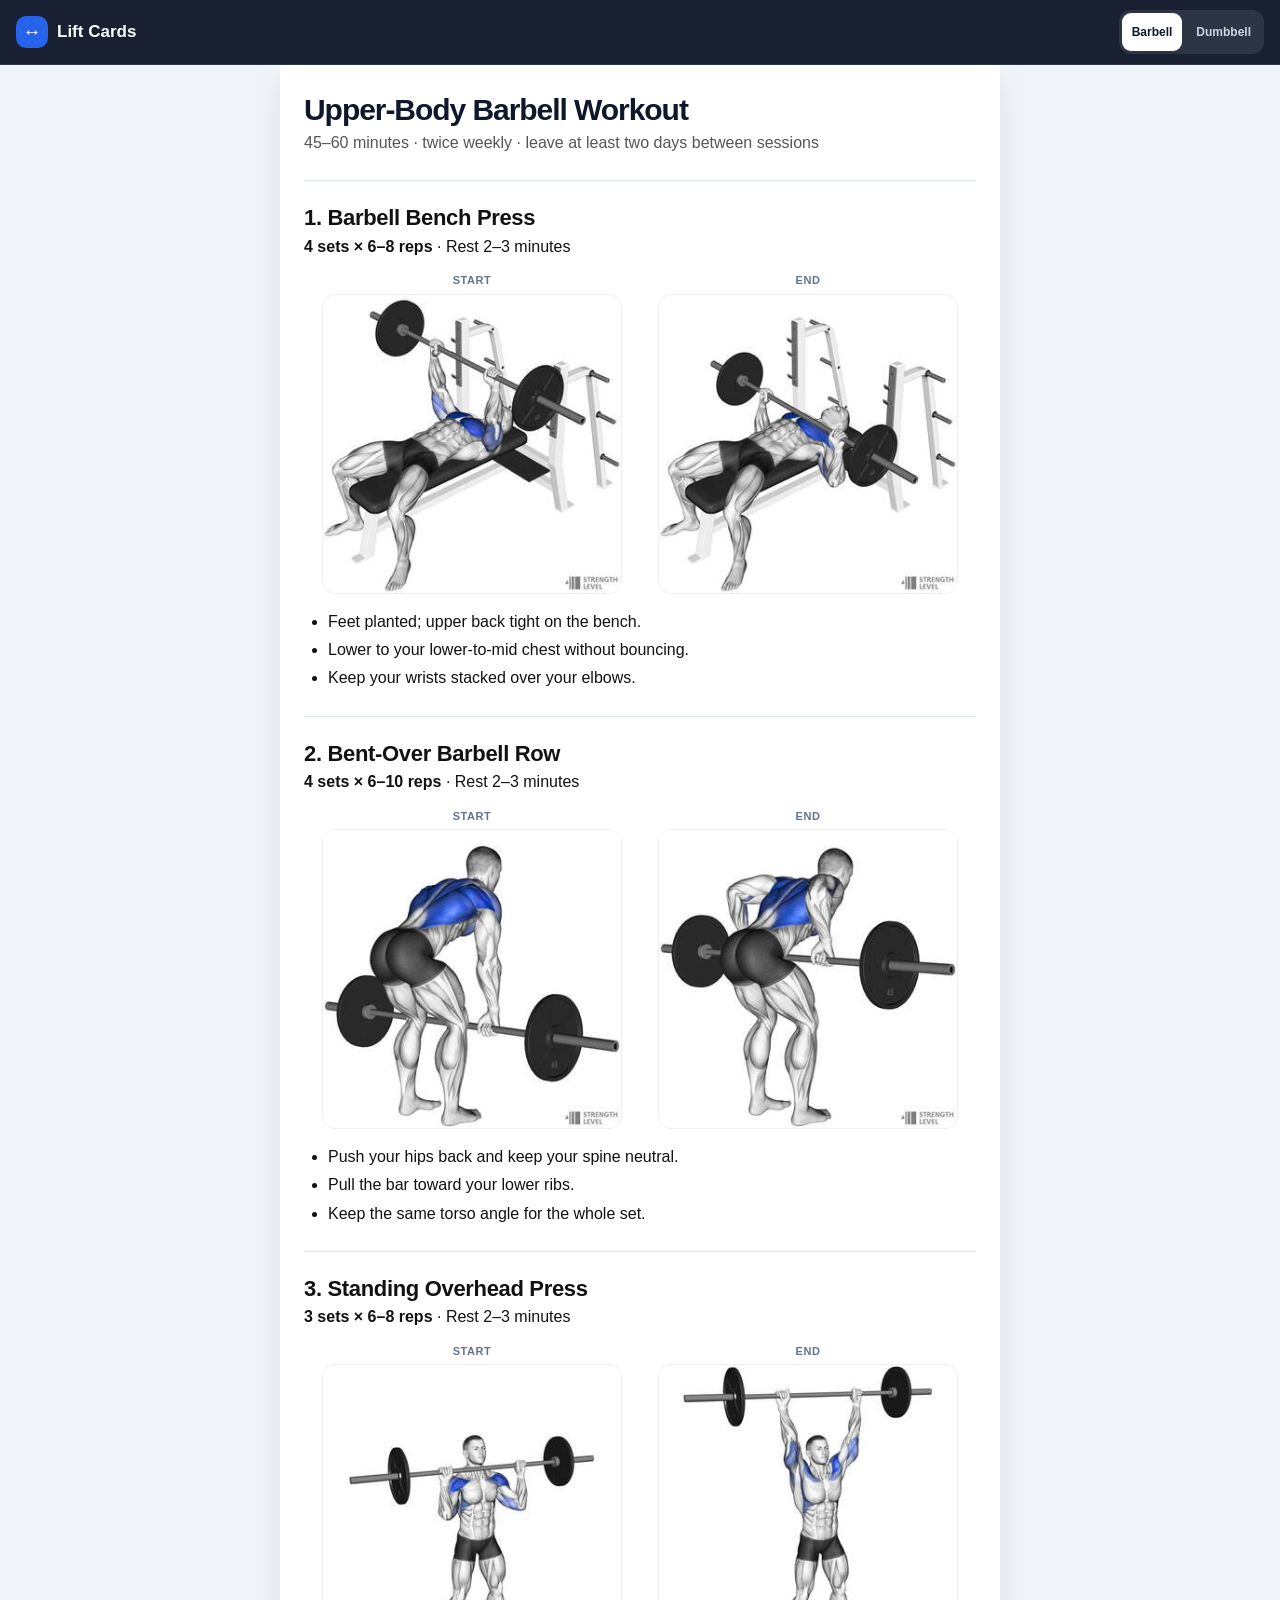
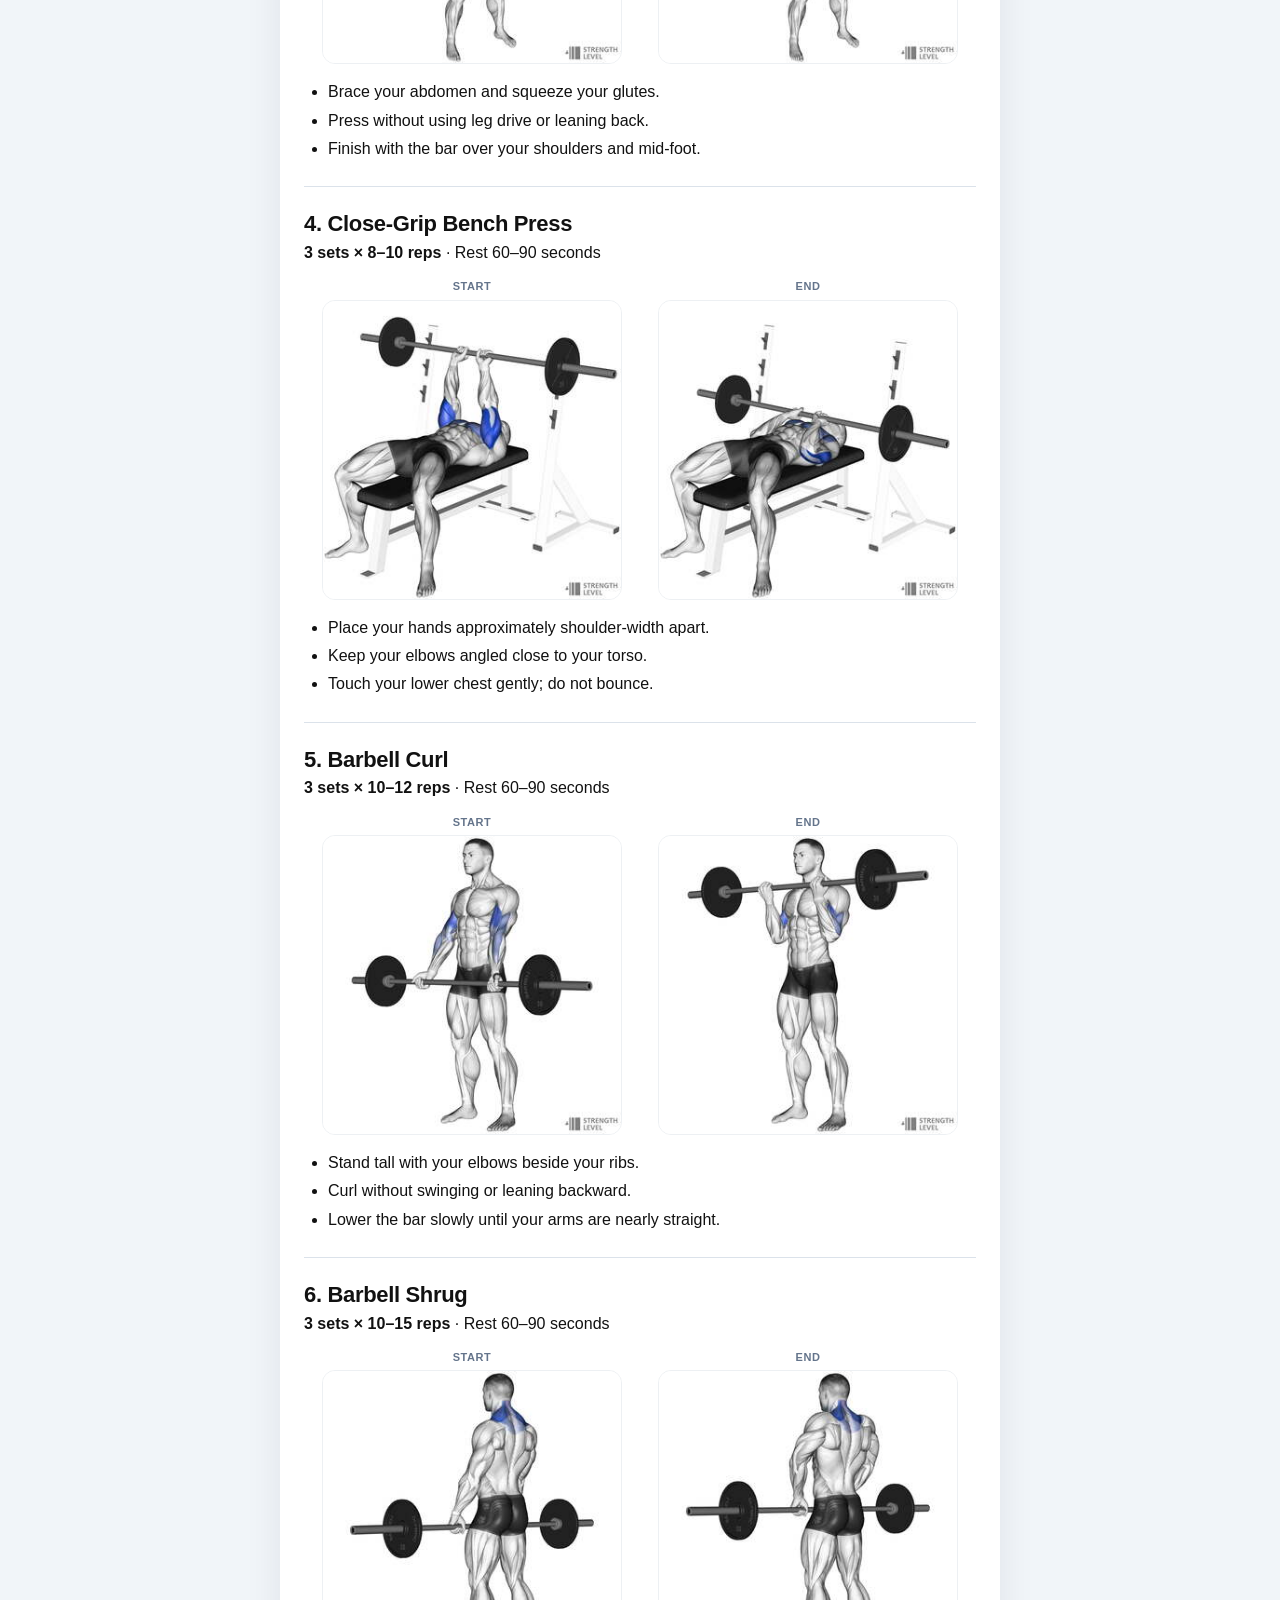
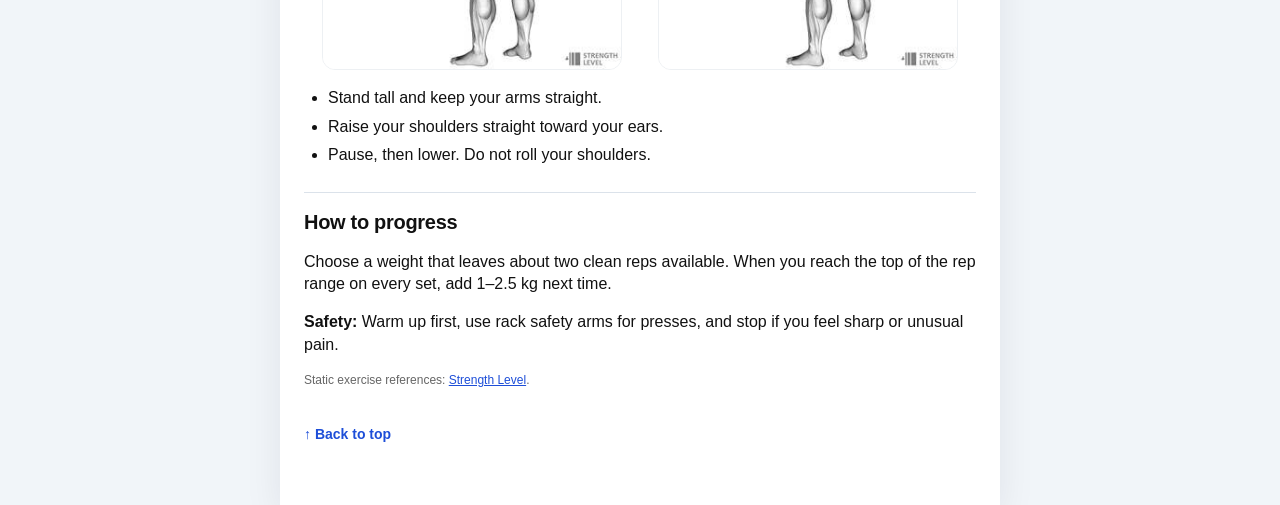
==== barbell.html @ 5b74cce6 "Create Lift Cards workout PWA" ====
<!doctype html>
<html lang="en">
<head>
  <meta charset="utf-8">
  <meta name="viewport" content="width=device-width, initial-scale=1, viewport-fit=cover">
  <meta name="theme-color" content="#0f172a">
  <meta name="apple-mobile-web-app-capable" content="yes">
  <meta name="apple-mobile-web-app-status-bar-style" content="black-translucent">
  <meta name="apple-mobile-web-app-title" content="Lift Cards">
  <title>Upper-Body Barbell Workout</title>
  <link rel="manifest" href="manifest.webmanifest">
  <link rel="apple-touch-icon" href="icons/apple-touch-icon.png">
  <link rel="stylesheet" href="styles.css">
  <script src="app.js" defer></script>
</head>
<body id="top" class="workout-page" data-page="barbell" style="margin:0; padding:24px; background:#ffffff; color:#111111; font-family:-apple-system, BlinkMacSystemFont, Helvetica, Arial, sans-serif; line-height:1.4;">
  <header class="app-bar">
    <a class="brand" href="index.html" aria-label="Lift Cards home">
      <span class="brand-mark" aria-hidden="true">↔</span>
      <span>Lift Cards</span>
    </a>
    <nav class="workout-switcher" aria-label="Workouts">
      <a href="barbell.html" data-page-link="barbell">Barbell</a>
      <a href="dumbbell.html" data-page-link="dumbbell">Dumbbell</a>
    </nav>
  </header>
  <div class="workout-content" style="max-width:680px; margin:0 auto;">
    <h1 style="margin:0 0 6px; font-size:30px;">Upper-Body Barbell Workout</h1>
    <p style="margin:0 0 24px; color:#555555;">45–60 minutes · twice weekly · leave at least two days between sessions</p>

    <hr>

    <h2 style="margin:24px 0 4px; font-size:22px;">1. Barbell Bench Press</h2>
    <p style="margin:0 0 10px;"><strong>4 sets × 6–8 reps</strong> · Rest 2–3 minutes</p>
    <table role="presentation" width="100%" cellpadding="4" cellspacing="0">
      <tr>
        <td width="50%" align="center" valign="top"><strong>START</strong><br><img src="assets/barbell/bench-start.jpg" width="300" height="300" alt="Bench press start position"></td>
        <td width="50%" align="center" valign="top"><strong>END</strong><br><img src="assets/barbell/bench-end.jpg" width="300" height="300" alt="Bench press bottom position"></td>
      </tr>
    </table>
    <ul>
      <li>Feet planted; upper back tight on the bench.</li>
      <li>Lower to your lower-to-mid chest without bouncing.</li>
      <li>Keep your wrists stacked over your elbows.</li>
    </ul>

    <hr>

    <h2 style="margin:24px 0 4px; font-size:22px;">2. Bent-Over Barbell Row</h2>
    <p style="margin:0 0 10px;"><strong>4 sets × 6–10 reps</strong> · Rest 2–3 minutes</p>
    <table role="presentation" width="100%" cellpadding="4" cellspacing="0">
      <tr>
        <td width="50%" align="center" valign="top"><strong>START</strong><br><img src="assets/barbell/row-start.jpg" width="300" height="300" alt="Bent-over row start position"></td>
        <td width="50%" align="center" valign="top"><strong>END</strong><br><img src="assets/barbell/row-end.jpg" width="300" height="300" alt="Bent-over row top position"></td>
      </tr>
    </table>
    <ul>
      <li>Push your hips back and keep your spine neutral.</li>
      <li>Pull the bar toward your lower ribs.</li>
      <li>Keep the same torso angle for the whole set.</li>
    </ul>

    <hr>

    <h2 style="margin:24px 0 4px; font-size:22px;">3. Standing Overhead Press</h2>
    <p style="margin:0 0 10px;"><strong>3 sets × 6–8 reps</strong> · Rest 2–3 minutes</p>
    <table role="presentation" width="100%" cellpadding="4" cellspacing="0">
      <tr>
        <td width="50%" align="center" valign="top"><strong>START</strong><br><img src="assets/barbell/overhead-start.jpg" width="300" height="300" alt="Overhead press start position"></td>
        <td width="50%" align="center" valign="top"><strong>END</strong><br><img src="assets/barbell/overhead-end.jpg" width="300" height="300" alt="Overhead press lockout position"></td>
      </tr>
    </table>
    <ul>
      <li>Brace your abdomen and squeeze your glutes.</li>
      <li>Press without using leg drive or leaning back.</li>
      <li>Finish with the bar over your shoulders and mid-foot.</li>
    </ul>

    <hr>

    <h2 style="margin:24px 0 4px; font-size:22px;">4. Close-Grip Bench Press</h2>
    <p style="margin:0 0 10px;"><strong>3 sets × 8–10 reps</strong> · Rest 60–90 seconds</p>
    <table role="presentation" width="100%" cellpadding="4" cellspacing="0">
      <tr>
        <td width="50%" align="center" valign="top"><strong>START</strong><br><img src="assets/barbell/close-grip-start.jpg" width="300" height="300" alt="Close-grip bench press start position"></td>
        <td width="50%" align="center" valign="top"><strong>END</strong><br><img src="assets/barbell/close-grip-end.jpg" width="300" height="300" alt="Close-grip bench press bottom position"></td>
      </tr>
    </table>
    <ul>
      <li>Place your hands approximately shoulder-width apart.</li>
      <li>Keep your elbows angled close to your torso.</li>
      <li>Touch your lower chest gently; do not bounce.</li>
    </ul>

    <hr>

    <h2 style="margin:24px 0 4px; font-size:22px;">5. Barbell Curl</h2>
    <p style="margin:0 0 10px;"><strong>3 sets × 10–12 reps</strong> · Rest 60–90 seconds</p>
    <table role="presentation" width="100%" cellpadding="4" cellspacing="0">
      <tr>
        <td width="50%" align="center" valign="top"><strong>START</strong><br><img src="assets/barbell/curl-start.jpg" width="300" height="300" alt="Barbell curl start position"></td>
        <td width="50%" align="center" valign="top"><strong>END</strong><br><img src="assets/barbell/curl-end.jpg" width="300" height="300" alt="Barbell curl top position"></td>
      </tr>
    </table>
    <ul>
      <li>Stand tall with your elbows beside your ribs.</li>
      <li>Curl without swinging or leaning backward.</li>
      <li>Lower the bar slowly until your arms are nearly straight.</li>
    </ul>

    <hr>

    <h2 style="margin:24px 0 4px; font-size:22px;">6. Barbell Shrug</h2>
    <p style="margin:0 0 10px;"><strong>3 sets × 10–15 reps</strong> · Rest 60–90 seconds</p>
    <table role="presentation" width="100%" cellpadding="4" cellspacing="0">
      <tr>
        <td width="50%" align="center" valign="top"><strong>START</strong><br><img src="assets/barbell/shrug-start.jpg" width="300" height="300" alt="Barbell shrug start position"></td>
        <td width="50%" align="center" valign="top"><strong>END</strong><br><img src="assets/barbell/shrug-end.jpg" width="300" height="300" alt="Barbell shrug top position"></td>
      </tr>
    </table>
    <ul>
      <li>Stand tall and keep your arms straight.</li>
      <li>Raise your shoulders straight toward your ears.</li>
      <li>Pause, then lower. Do not roll your shoulders.</li>
    </ul>

    <hr>

    <h2 style="font-size:20px;">How to progress</h2>
    <p>Choose a weight that leaves about two clean reps available. When you reach the top of the rep range on every set, add 1–2.5 kg next time.</p>
    <p><strong>Safety:</strong> Warm up first, use rack safety arms for presses, and stop if you feel sharp or unusual pain.</p>
    <p style="color:#666666; font-size:12px;">Static exercise references: <a href="https://strengthlevel.com/exercises/bench-press">Strength Level</a>.</p>
    <a class="back-to-top" href="#top">↑ Back to top</a>
  </div>
</body>
</html>
---- styles.css ----
:root {
  color-scheme: light;
  --ink: #0f172a;
  --muted: #64748b;
  --line: #dbe2ea;
  --surface: #ffffff;
  --canvas: #f1f5f9;
  --blue: #2563eb;
  --blue-dark: #1d4ed8;
  --orange: #ea580c;
  --radius: 20px;
  font-family: -apple-system, BlinkMacSystemFont, "SF Pro Text", "Helvetica Neue", Arial, sans-serif;
}

* {
  box-sizing: border-box;
}

html {
  background: var(--canvas);
  scroll-behavior: smooth;
  -webkit-text-size-adjust: 100%;
}

body {
  margin: 0;
  color: var(--ink);
  background: var(--canvas);
}

a {
  color: inherit;
}

.app-bar {
  position: sticky;
  z-index: 20;
  top: 0;
  display: flex;
  align-items: center;
  justify-content: space-between;
  min-height: calc(58px + env(safe-area-inset-top));
  padding: calc(10px + env(safe-area-inset-top)) max(16px, env(safe-area-inset-right)) 10px max(16px, env(safe-area-inset-left));
  color: #ffffff;
  background: rgba(15, 23, 42, 0.96);
  border-bottom: 1px solid rgba(255, 255, 255, 0.1);
  -webkit-backdrop-filter: blur(16px);
  backdrop-filter: blur(16px);
}

.brand {
  display: inline-flex;
  flex: 0 0 auto;
  align-items: center;
  gap: 9px;
  min-height: 44px;
  color: #ffffff;
  font-size: 17px;
  font-weight: 750;
  text-decoration: none;
}

.brand-mark {
  display: grid;
  width: 32px;
  height: 32px;
  flex: 0 0 32px;
  place-items: center;
  border-radius: 10px;
  background: var(--blue);
  font-size: 19px;
  font-weight: 900;
}

.offline-label {
  color: #cbd5e1;
  font-size: 12px;
  font-weight: 700;
  letter-spacing: 0.04em;
  text-transform: uppercase;
}

.home-content {
  width: min(760px, 100%);
  margin: 0 auto;
  padding: 34px max(18px, env(safe-area-inset-right)) calc(40px + env(safe-area-inset-bottom)) max(18px, env(safe-area-inset-left));
}

.hero {
  margin-bottom: 26px;
}

.hero .eyebrow {
  margin: 0 0 8px;
  color: var(--blue);
  font-size: 12px;
  font-weight: 800;
  letter-spacing: 0.14em;
}

.hero h1 {
  margin: 0 0 10px;
  font-size: clamp(34px, 9vw, 48px);
  line-height: 1.02;
  letter-spacing: -0.045em;
}

.hero > p:last-child {
  max-width: 560px;
  margin: 0;
  color: var(--muted);
  font-size: 17px;
  line-height: 1.5;
}

.workout-grid {
  display: grid;
  gap: 16px;
}

.workout-card {
  position: relative;
  display: flex;
  min-height: 250px;
  flex-direction: column;
  align-items: flex-start;
  overflow: hidden;
  padding: 24px;
  color: #ffffff;
  border-radius: var(--radius);
  text-decoration: none;
  box-shadow: 0 16px 35px rgba(15, 23, 42, 0.13);
  -webkit-tap-highlight-color: transparent;
}

.workout-card::after {
  position: absolute;
  right: -48px;
  bottom: -74px;
  width: 220px;
  height: 220px;
  border: 32px solid rgba(255, 255, 255, 0.09);
  border-radius: 50%;
  content: "";
}

.barbell-card {
  background: linear-gradient(140deg, #1e3a8a, #2563eb);
}

.dumbbell-card {
  background: linear-gradient(140deg, #7c2d12, #ea580c);
}

.card-icon {
  margin-bottom: 25px;
  font-size: 25px;
  font-weight: 900;
  letter-spacing: -0.13em;
}

.card-kicker {
  margin-bottom: 7px;
  color: rgba(255, 255, 255, 0.76);
  font-size: 11px;
  font-weight: 800;
  letter-spacing: 0.13em;
}

.workout-card > strong {
  position: relative;
  z-index: 1;
  margin-bottom: 5px;
  font-size: 25px;
  line-height: 1.15;
  letter-spacing: -0.025em;
}

.workout-card > span {
  position: relative;
  z-index: 1;
}

.exercise-preview {
  max-width: 78%;
  margin-top: 12px;
  color: rgba(255, 255, 255, 0.74);
  font-size: 13px;
  line-height: 1.4;
}

.open-workout {
  display: inline-flex;
  align-items: center;
  gap: 8px;
  min-height: 44px;
  margin-top: auto;
  padding-top: 20px;
  font-size: 15px;
  font-weight: 750;
}

.install-card {
  display: flex;
  gap: 14px;
  margin-top: 22px;
  padding: 18px;
  background: var(--surface);
  border: 1px solid var(--line);
  border-radius: 16px;
}

.install-icon {
  display: grid;
  width: 38px;
  height: 38px;
  flex: 0 0 38px;
  place-items: center;
  color: #ffffff;
  background: var(--ink);
  border-radius: 11px;
  font-size: 25px;
  line-height: 1;
}

.install-card strong {
  font-size: 15px;
}

.install-card p {
  margin: 4px 0 0;
  color: var(--muted);
  font-size: 14px;
  line-height: 1.45;
}

.workout-page {
  padding: 0 !important;
  background: var(--canvas) !important;
}

.workout-page .app-bar {
  gap: 12px;
}

.workout-switcher {
  display: flex;
  flex: 0 0 auto;
  gap: 4px;
  margin-left: auto;
  padding: 3px;
  background: rgba(255, 255, 255, 0.09);
  border-radius: 12px;
}

.workout-switcher a {
  display: grid;
  min-width: 44px;
  min-height: 38px;
  padding: 0 10px;
  place-items: center;
  color: #cbd5e1;
  border-radius: 9px;
  font-size: 12px;
  font-weight: 750;
  text-decoration: none;
}

.workout-switcher a.active {
  color: var(--ink);
  background: #ffffff;
}

.workout-content {
  width: min(720px, 100%);
  max-width: 720px !important;
  min-height: 100vh;
  margin: 0 auto !important;
  padding: 28px 24px calc(48px + env(safe-area-inset-bottom));
  background: var(--surface);
  box-shadow: 0 12px 35px rgba(15, 23, 42, 0.08);
}

.workout-content > h1 {
  color: var(--ink);
  line-height: 1.1;
  letter-spacing: -0.035em;
}

.workout-content h2 {
  scroll-margin-top: 88px;
  line-height: 1.2;
  letter-spacing: -0.015em;
}

.workout-content hr {
  height: 1px;
  margin: 26px 0 0;
  background: var(--line);
  border: 0;
}

.workout-content table {
  width: 100%;
  table-layout: fixed;
}

.workout-content td {
  width: 50% !important;
  padding: 5px !important;
  color: var(--muted);
  font-size: 11px;
  letter-spacing: 0.05em;
}

.workout-content img {
  display: block;
  width: 100% !important;
  max-width: 300px;
  height: auto !important;
  margin: 5px auto 0;
  background: #ffffff;
  border: 1px solid #edf0f3;
  border-radius: 13px;
}

.workout-content ul {
  margin: 12px 0 0;
  padding-left: 24px;
}

.workout-content li {
  margin: 6px 0;
}

.workout-content a {
  color: var(--blue-dark);
}

.back-to-top {
  display: inline-flex;
  min-height: 44px;
  align-items: center;
  margin-top: 12px;
  color: var(--blue-dark);
  font-size: 14px;
  font-weight: 700;
  text-decoration: none;
}

@media (min-width: 700px) {
  .workout-grid {
    grid-template-columns: 1fr 1fr;
  }

  .home-content {
    padding-top: 55px;
  }
}

@media (max-width: 480px) {
  .offline-label {
    display: none;
  }

  .workout-content {
    padding: 24px 15px calc(42px + env(safe-area-inset-bottom));
  }

  .workout-content > h1 {
    font-size: 29px !important;
  }

  .workout-content h2 {
    font-size: 20px !important;
  }

  .workout-content td {
    padding: 3px !important;
  }
}

@media (display-mode: standalone) {
  .install-card {
    display: none;
  }
}

@media print {
  .app-bar,
  .install-card,
  .back-to-top {
    display: none !important;
  }

  .workout-content {
    box-shadow: none;
  }
}
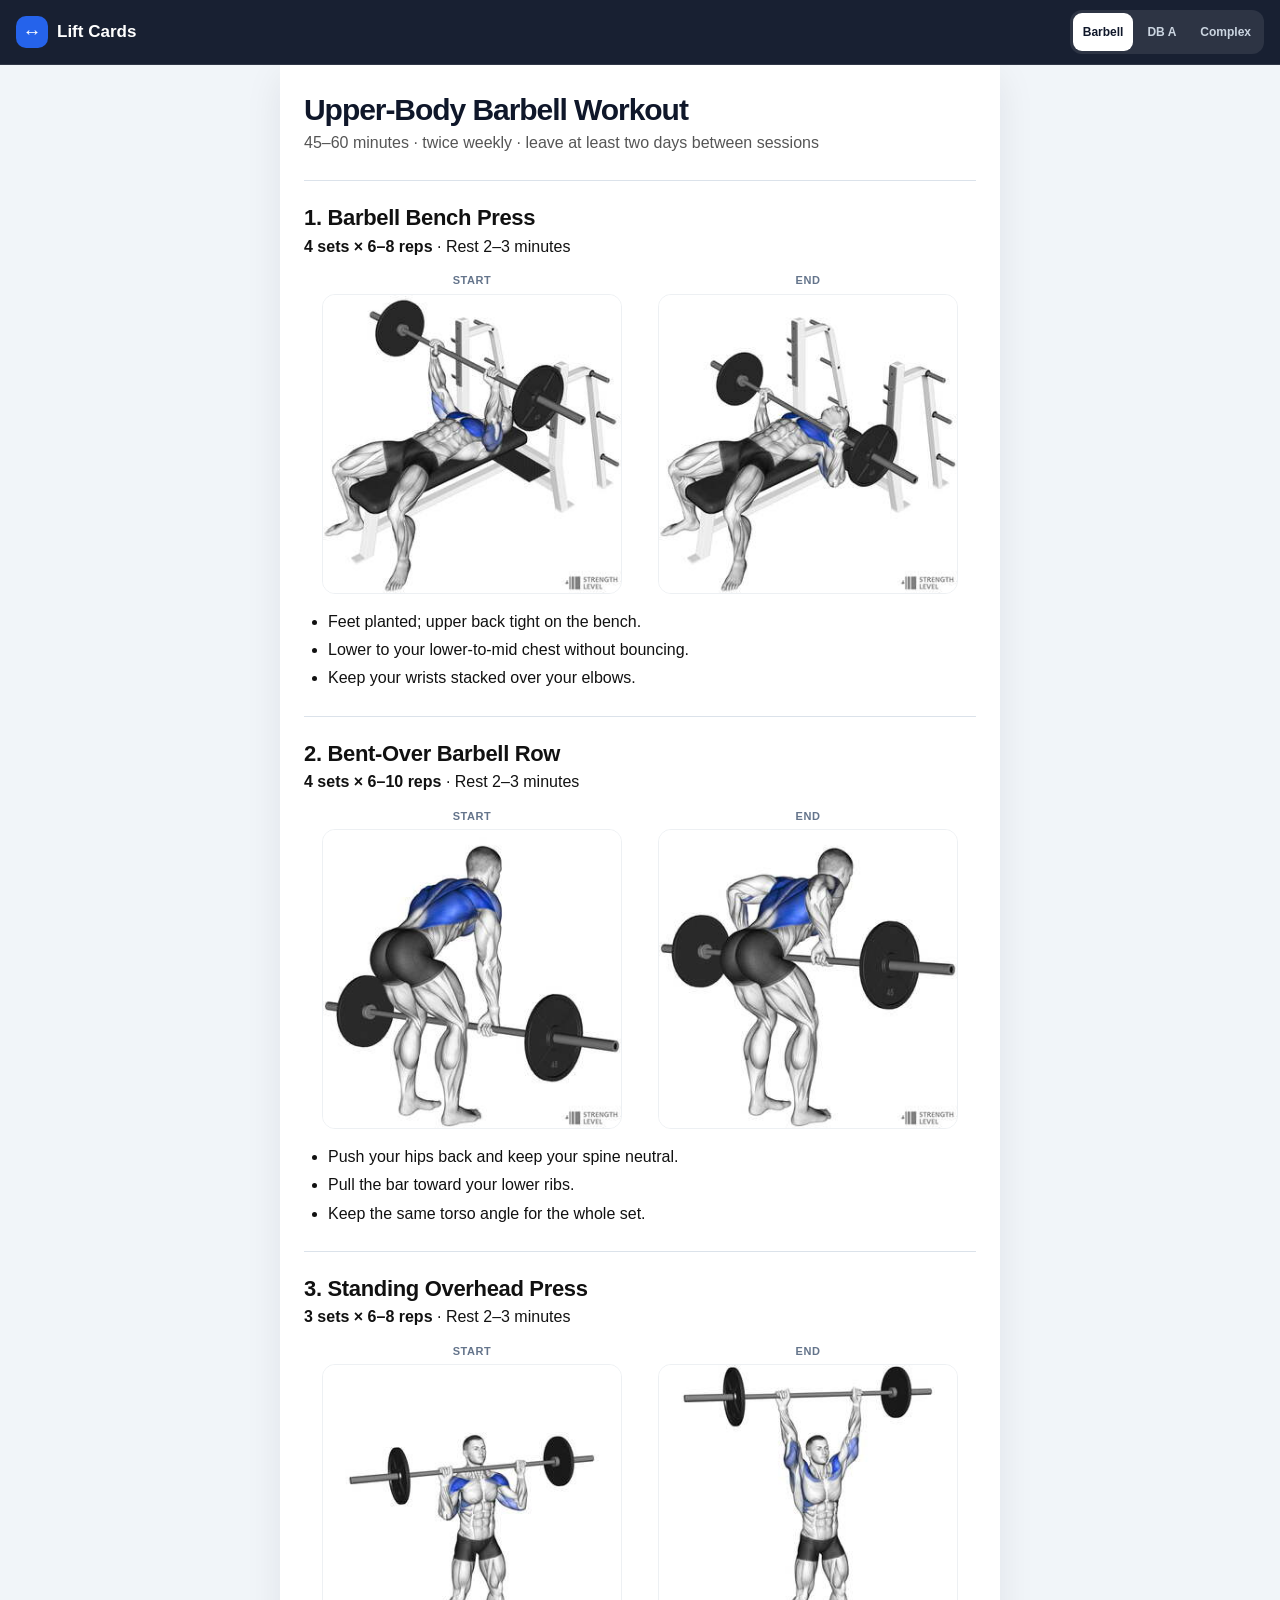
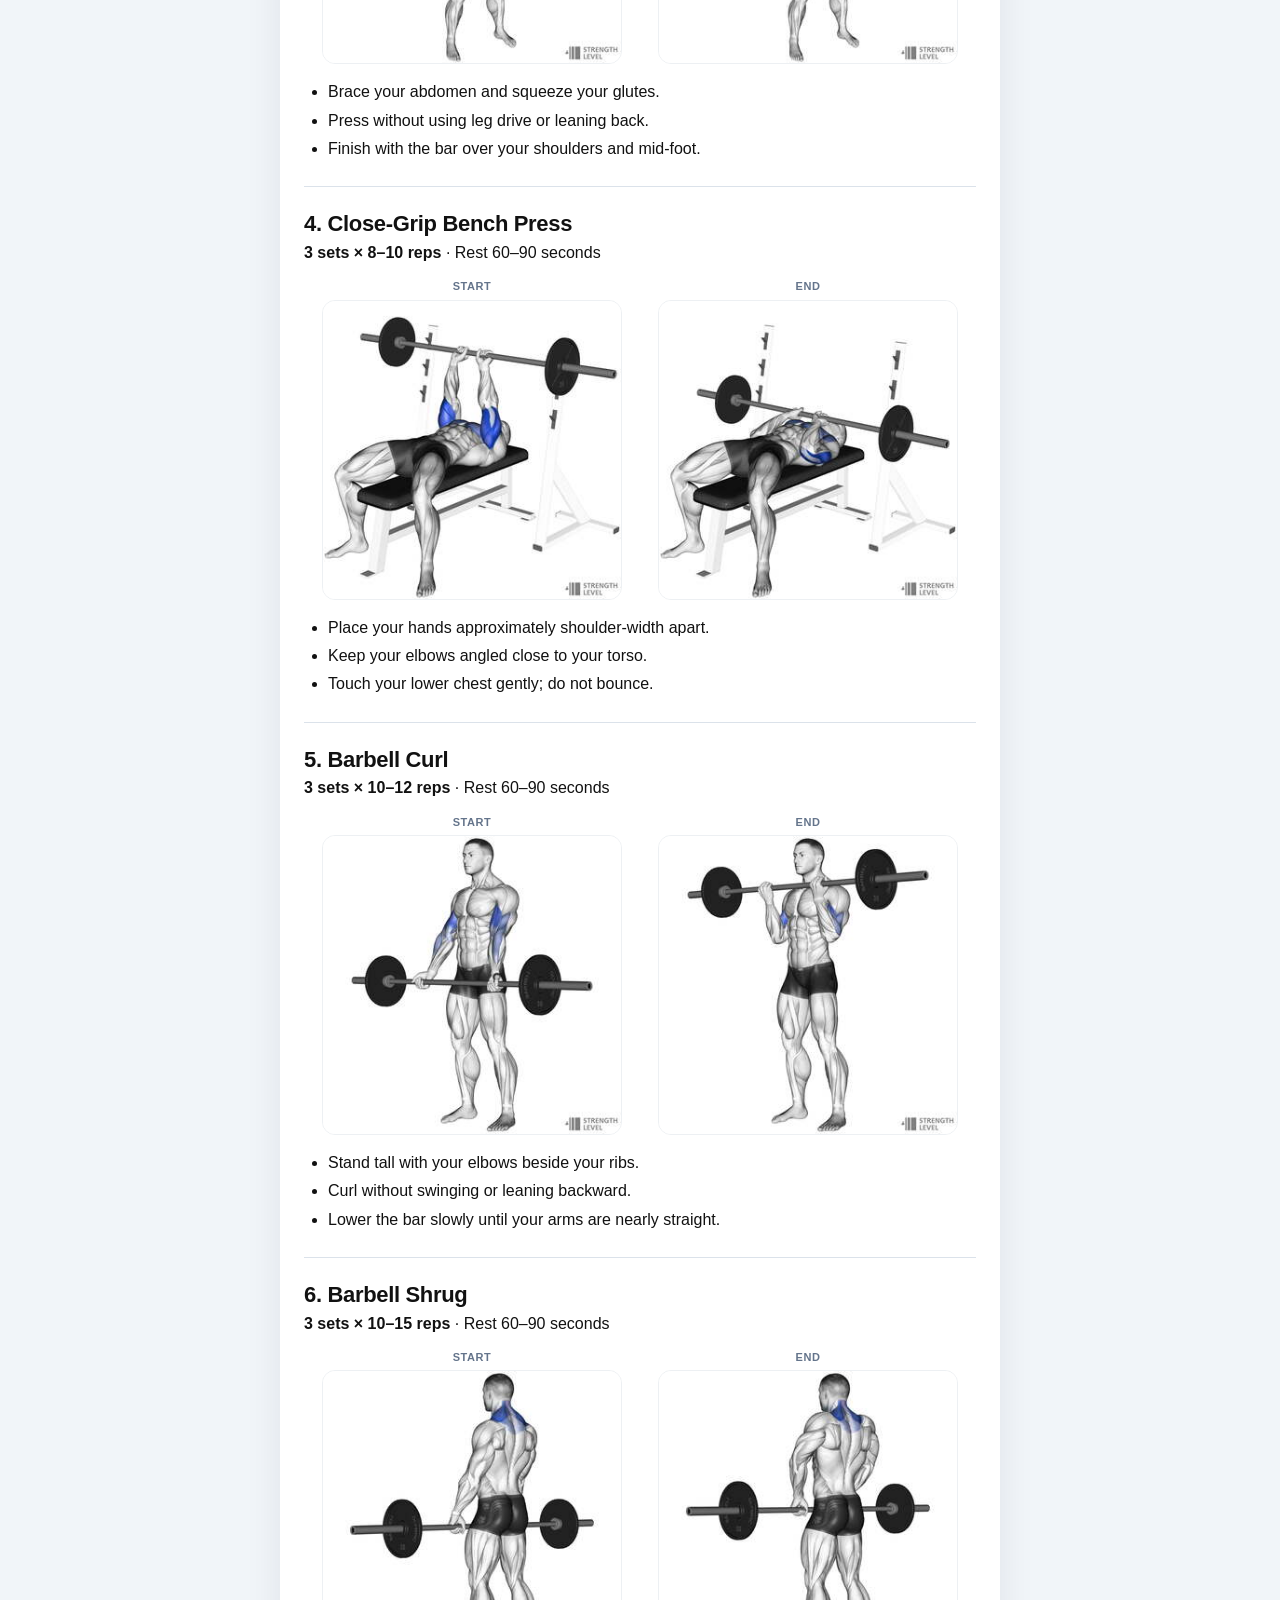
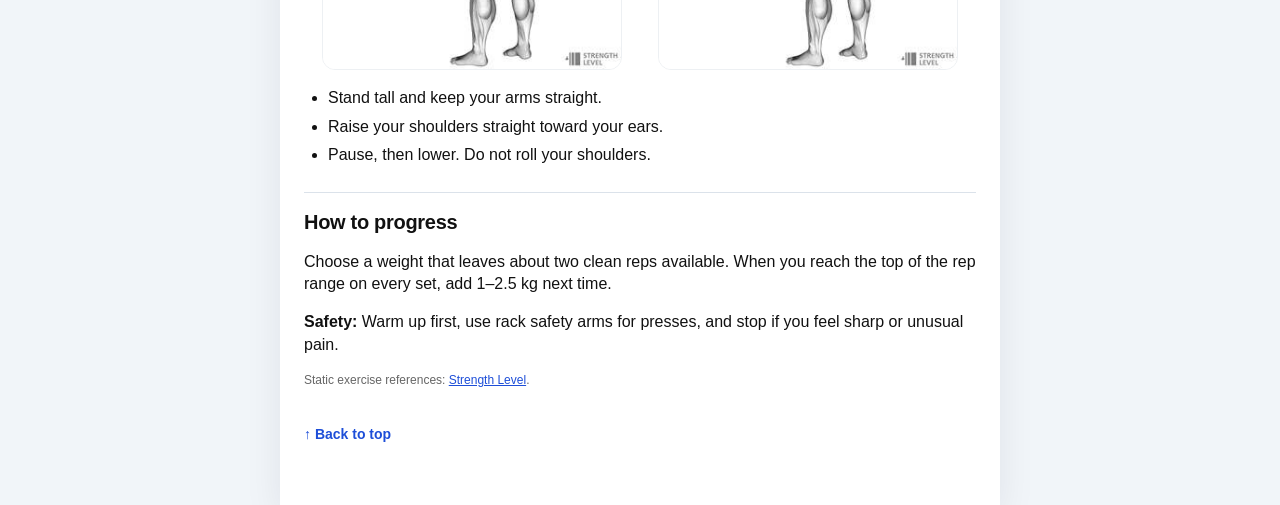
==== commit 72b06b6b: "Add simplified dumbbell complex workout" ====
--- a/barbell.html
+++ b/barbell.html
@@ -20,8 +20,10 @@
       <span>Lift Cards</span>
     </a>
     <nav class="workout-switcher" aria-label="Workouts">
+      <a class="mobile-home" href="index.html">Home</a>
       <a href="barbell.html" data-page-link="barbell">Barbell</a>
-      <a href="dumbbell.html" data-page-link="dumbbell">Dumbbell</a>
+      <a href="dumbbell.html" data-page-link="dumbbell">DB A</a>
+      <a href="complex.html" data-page-link="complex">Complex</a>
     </nav>
   </header>
   <div class="workout-content" style="max-width:680px; margin:0 auto;">
--- a/styles.css
+++ b/styles.css
@@ -152,6 +152,19 @@
   background: linear-gradient(140deg, #7c2d12, #ea580c);
 }
 
+.complex-card {
+  background: linear-gradient(140deg, #065f46, #0d9488);
+}
+
+.timer-card-icon {
+  display: inline-flex;
+  padding: 7px 10px;
+  border: 2px solid rgba(255, 255, 255, 0.9);
+  border-radius: 9px;
+  font-size: 16px;
+  letter-spacing: 0.04em;
+}
+
 .card-icon {
   margin-bottom: 25px;
   font-size: 25px;
@@ -271,6 +284,10 @@
   background: #ffffff;
 }
 
+.mobile-home {
+  display: none !important;
+}
+
 .workout-content {
   width: min(720px, 100%);
   max-width: 720px !important;
@@ -348,6 +365,347 @@
   text-decoration: none;
 }
 
+.complex-workout > .eyebrow {
+  margin: 0 0 8px;
+  color: #0f766e;
+  font-size: 12px;
+  font-weight: 800;
+  letter-spacing: 0.13em;
+}
+
+.complex-workout > h1 {
+  margin: 0 0 7px;
+  font-size: 34px;
+}
+
+.workout-deck {
+  margin: 0 0 20px;
+  color: var(--muted);
+  font-size: 16px;
+}
+
+.format-strip {
+  display: grid;
+  grid-template-columns: repeat(3, 1fr);
+  overflow: hidden;
+  margin-bottom: 18px;
+  background: #e2e8f0;
+  border: 1px solid var(--line);
+  border-radius: 14px;
+}
+
+.format-strip span {
+  display: flex;
+  min-height: 62px;
+  flex-direction: column;
+  align-items: center;
+  justify-content: center;
+  color: var(--muted);
+  font-size: 12px;
+  text-transform: uppercase;
+}
+
+.format-strip span + span {
+  border-left: 1px solid #cbd5e1;
+}
+
+.format-strip strong {
+  color: var(--ink);
+  font-size: 21px;
+  line-height: 1;
+}
+
+.interval-timer {
+  position: sticky;
+  z-index: 12;
+  top: calc(64px + env(safe-area-inset-top));
+  display: flex;
+  align-items: center;
+  justify-content: space-between;
+  gap: 18px;
+  margin: 0 0 22px;
+  padding: 14px 16px;
+  color: #ffffff;
+  background: var(--ink);
+  border-radius: 17px;
+  box-shadow: 0 12px 28px rgba(15, 23, 42, 0.2);
+  transition: background 180ms ease;
+}
+
+.interval-timer[data-phase="work"] {
+  background: #047857;
+}
+
+.interval-timer[data-phase="rest"] {
+  background: #c2410c;
+}
+
+.timer-readout {
+  display: grid;
+  grid-template-columns: auto auto;
+  align-items: baseline;
+  gap: 0 12px;
+}
+
+.timer-readout > span {
+  color: rgba(255, 255, 255, 0.75);
+  font-size: 11px;
+  font-weight: 800;
+  letter-spacing: 0.12em;
+}
+
+.timer-readout > strong {
+  grid-row: span 2;
+  font-size: 38px;
+  line-height: 1;
+  font-variant-numeric: tabular-nums;
+  letter-spacing: -0.04em;
+}
+
+.timer-readout small {
+  color: rgba(255, 255, 255, 0.72);
+  font-size: 11px;
+}
+
+.timer-actions {
+  display: flex;
+  gap: 7px;
+}
+
+.timer-actions button {
+  min-width: 68px;
+  min-height: 44px;
+  padding: 0 13px;
+  color: var(--ink);
+  background: #ffffff;
+  border: 0;
+  border-radius: 11px;
+  font: inherit;
+  font-size: 14px;
+  font-weight: 800;
+}
+
+.timer-actions .timer-reset {
+  min-width: 44px;
+  color: #ffffff;
+  background: rgba(255, 255, 255, 0.14);
+}
+
+.loading-guide {
+  margin-bottom: 26px;
+  padding: 19px;
+  background: #f8fafc;
+  border: 1px solid var(--line);
+  border-radius: 17px;
+}
+
+.loading-guide h2 {
+  margin: 0 0 13px;
+  font-size: 19px;
+}
+
+.loading-guide > p {
+  margin: 14px 0 0;
+  color: var(--muted);
+  font-size: 14px;
+}
+
+.load-grid {
+  display: grid;
+  grid-template-columns: repeat(3, 1fr);
+  gap: 8px;
+}
+
+.load-grid div {
+  display: flex;
+  min-height: 82px;
+  flex-direction: column;
+  justify-content: center;
+  padding: 10px;
+  background: #ffffff;
+  border: 1px solid var(--line);
+  border-radius: 12px;
+}
+
+.load-grid strong {
+  font-size: 13px;
+}
+
+.load-grid span {
+  margin-top: 3px;
+  color: var(--muted);
+  font-size: 12px;
+}
+
+.timeline-section {
+  margin: 26px 0;
+  padding: 20px;
+  background: #f8fafc;
+  border-left: 4px solid #94a3b8;
+  border-radius: 0 15px 15px 0;
+}
+
+.timeline-section h2 {
+  margin: 5px 0 4px;
+}
+
+.section-time {
+  color: var(--muted);
+  font-size: 12px;
+  font-weight: 800;
+  letter-spacing: 0.08em;
+}
+
+.section-rule {
+  margin: 0 0 13px;
+  color: var(--muted);
+  font-size: 14px;
+}
+
+.compact-list {
+  margin: 12px 0 0 !important;
+}
+
+.complex-block {
+  overflow: hidden;
+  margin: 28px 0 20px;
+  border: 1px solid var(--line);
+  border-top: 5px solid var(--blue);
+  border-radius: 17px;
+}
+
+.block-b {
+  border-top-color: #7c3aed;
+}
+
+.block-c {
+  border-top-color: #ea580c;
+}
+
+.block-heading {
+  display: flex;
+  align-items: flex-start;
+  justify-content: space-between;
+  gap: 14px;
+  padding: 18px 18px 8px;
+}
+
+.block-heading h2 {
+  margin: 3px 0 0;
+  font-size: 24px;
+}
+
+.block-heading > strong {
+  flex: 0 0 auto;
+  padding: 7px 9px;
+  color: var(--ink);
+  background: #e2e8f0;
+  border-radius: 9px;
+  font-size: 12px;
+}
+
+.block-label {
+  color: var(--muted);
+  font-size: 10px;
+  font-weight: 850;
+  letter-spacing: 0.1em;
+}
+
+.complex-block > .section-rule {
+  padding: 0 18px;
+}
+
+.exercise-list {
+  margin: 0 !important;
+  padding: 0 !important;
+  list-style: none;
+  counter-reset: exercise;
+}
+
+.exercise-list li {
+  position: relative;
+  display: grid;
+  min-height: 78px;
+  grid-template-columns: 36px 1fr;
+  align-content: center;
+  column-gap: 11px;
+  margin: 0 !important;
+  padding: 14px 18px;
+  counter-increment: exercise;
+  border-top: 1px solid var(--line);
+}
+
+.exercise-list li::before {
+  display: grid;
+  width: 32px;
+  height: 32px;
+  grid-row: span 2;
+  place-items: center;
+  align-self: center;
+  color: #ffffff;
+  background: var(--ink);
+  border-radius: 50%;
+  content: counter(exercise);
+  font-size: 13px;
+  font-weight: 800;
+}
+
+.exercise-list strong {
+  align-self: end;
+  font-size: 16px;
+}
+
+.exercise-list span {
+  align-self: start;
+  margin-top: 3px;
+  color: var(--muted);
+  font-size: 13px;
+  line-height: 1.4;
+}
+
+.break-card {
+  display: flex;
+  align-items: center;
+  gap: 13px;
+  margin: 20px 0;
+  padding: 13px 16px;
+  color: #92400e;
+  background: #fff7ed;
+  border: 1px solid #fed7aa;
+  border-radius: 13px;
+}
+
+.break-card strong {
+  flex: 0 0 auto;
+  font-size: 13px;
+}
+
+.break-card span {
+  font-size: 13px;
+}
+
+.workout-notes {
+  margin-top: 28px;
+  border: 1px solid var(--line);
+  border-radius: 14px;
+}
+
+.workout-notes summary {
+  min-height: 52px;
+  padding: 15px 17px;
+  cursor: pointer;
+  font-weight: 750;
+}
+
+.workout-notes > div {
+  padding: 0 17px 8px;
+  color: var(--muted);
+}
+
+.workout-notes p {
+  margin: 0 0 12px;
+}
+
 @media (min-width: 700px) {
   .workout-grid {
     grid-template-columns: 1fr 1fr;
@@ -356,6 +714,33 @@
   .home-content {
     padding-top: 55px;
   }
+
+  .complex-card {
+    grid-column: 1 / -1;
+    min-height: 220px;
+  }
+}
+
+@media (max-width: 600px) {
+  .workout-page .brand {
+    display: none;
+  }
+
+  .workout-page .workout-switcher {
+    width: 100%;
+    margin-left: 0;
+  }
+
+  .workout-page .workout-switcher a {
+    flex: 1 1 0;
+    min-width: 0;
+    padding: 0 6px;
+    font-size: 11px;
+  }
+
+  .workout-page .mobile-home {
+    display: grid !important;
+  }
 }
 
 @media (max-width: 480px) {
@@ -377,6 +762,58 @@
 
   .workout-content td {
     padding: 3px !important;
+  }
+
+  .complex-workout {
+    padding-right: 13px;
+    padding-left: 13px;
+  }
+
+  .complex-workout > h1 {
+    font-size: 30px !important;
+  }
+
+  .interval-timer {
+    gap: 9px;
+    padding: 12px;
+  }
+
+  .timer-readout {
+    gap: 0 8px;
+  }
+
+  .timer-readout > strong {
+    font-size: 33px;
+  }
+
+  .timer-actions button {
+    min-width: 58px;
+    padding: 0 10px;
+  }
+
+  .timer-actions .timer-reset {
+    min-width: 42px;
+  }
+
+  .load-grid {
+    grid-template-columns: 1fr;
+  }
+
+  .load-grid div {
+    min-height: 62px;
+  }
+
+  .block-heading {
+    align-items: center;
+  }
+
+  .block-heading h2 {
+    font-size: 21px !important;
+  }
+
+  .exercise-list li {
+    padding-right: 14px;
+    padding-left: 14px;
   }
 }
 
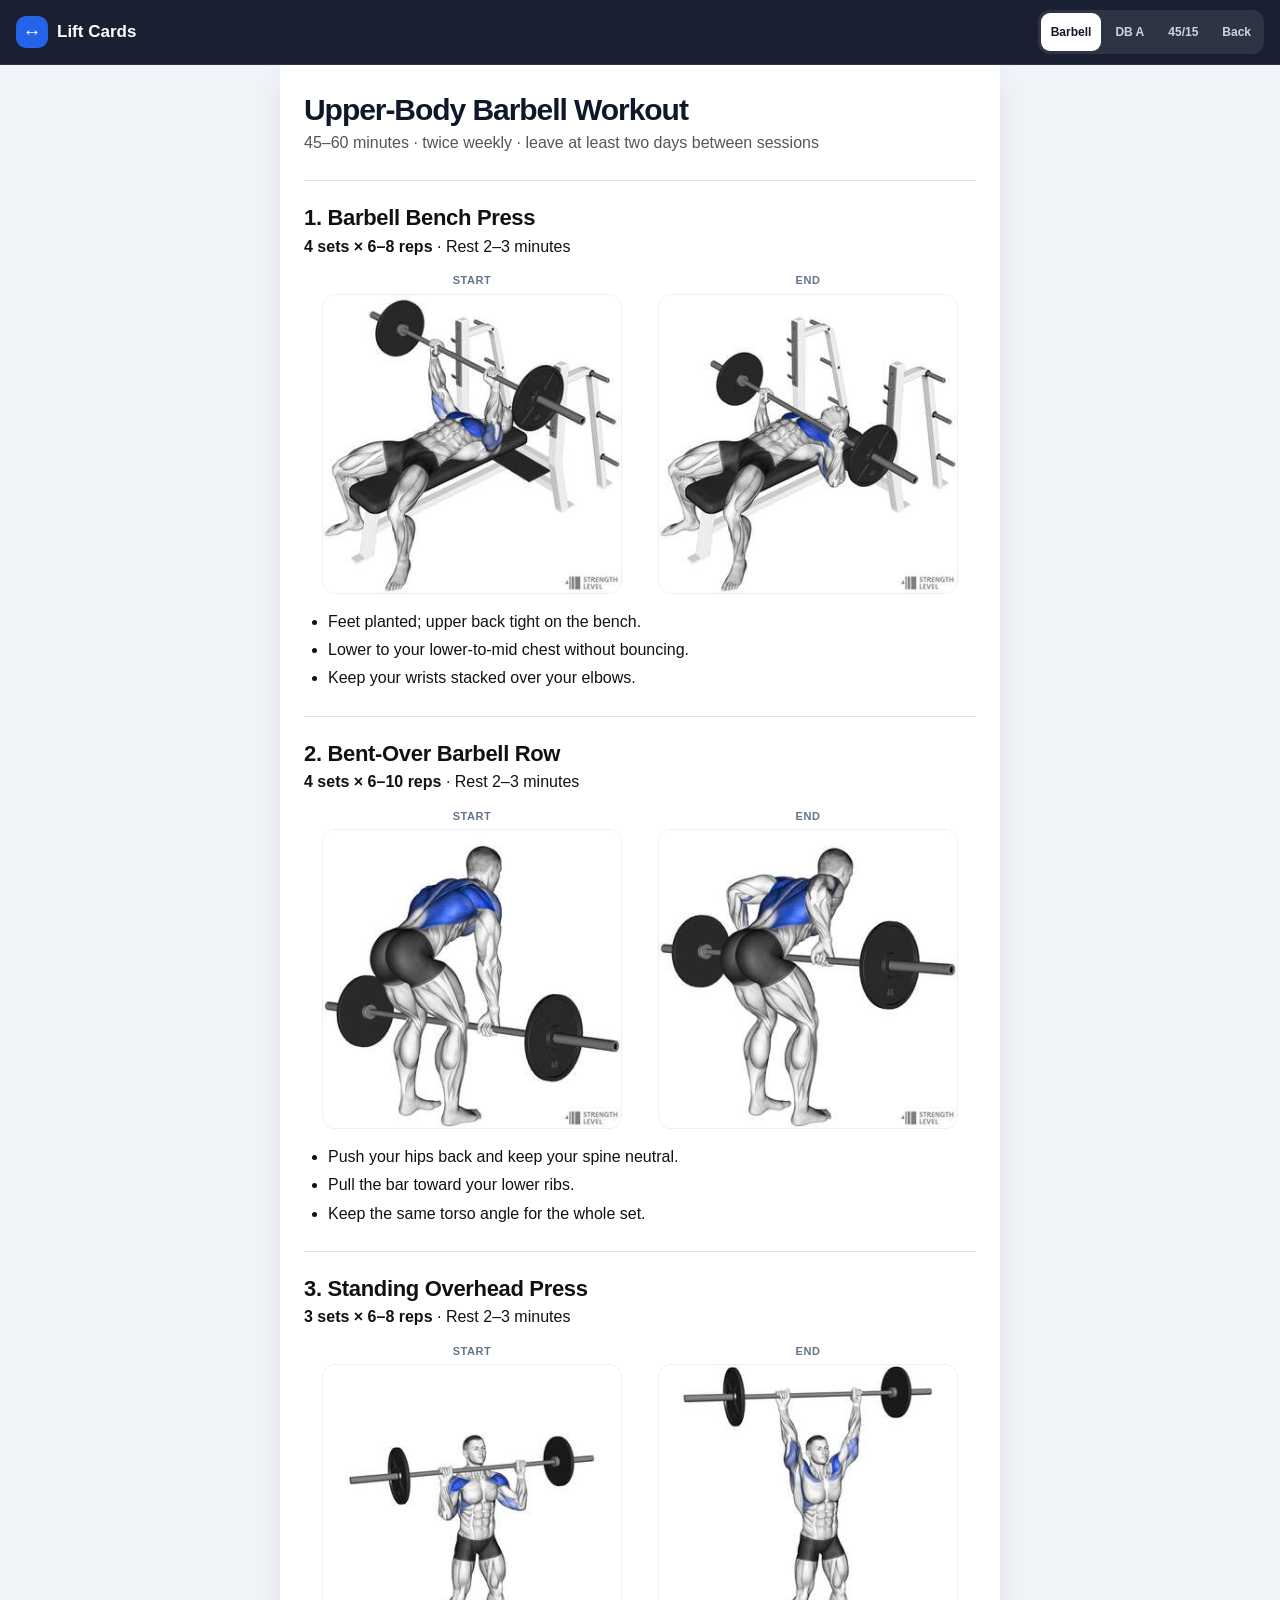
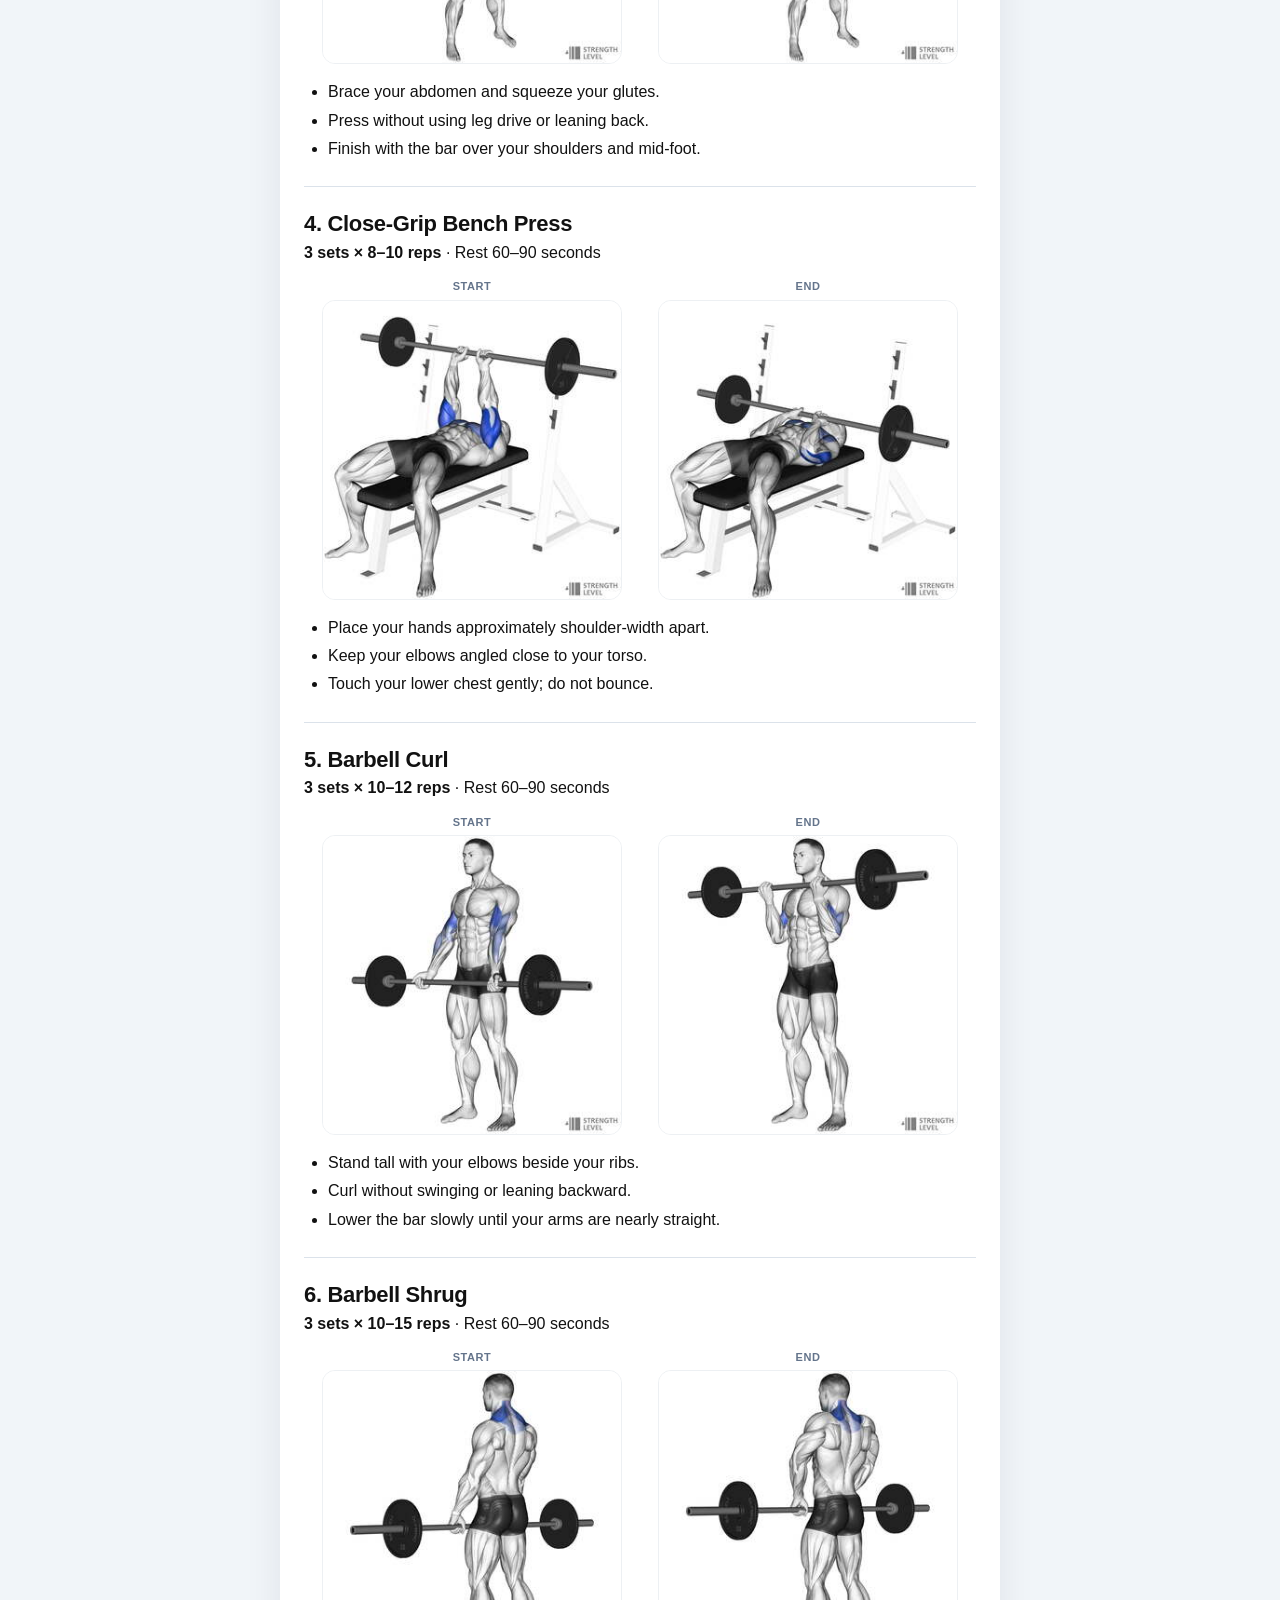
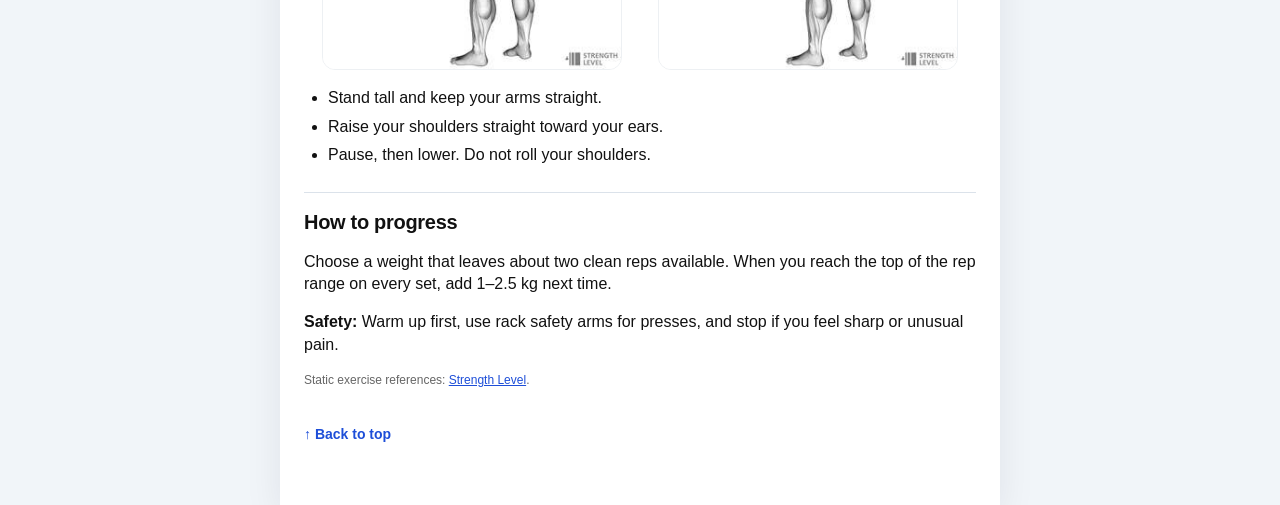
==== commit daabfa35: "Add optional back and core workout" ====
--- a/barbell.html
+++ b/barbell.html
@@ -23,7 +23,8 @@
       <a class="mobile-home" href="index.html">Home</a>
       <a href="barbell.html" data-page-link="barbell">Barbell</a>
       <a href="dumbbell.html" data-page-link="dumbbell">DB A</a>
-      <a href="complex.html" data-page-link="complex">Complex</a>
+      <a href="complex.html" data-page-link="complex">45/15</a>
+      <a href="pull-core.html" data-page-link="pull-core">Back</a>
     </nav>
   </header>
   <div class="workout-content" style="max-width:680px; margin:0 auto;">
--- a/styles.css
+++ b/styles.css
@@ -156,6 +156,25 @@
   background: linear-gradient(140deg, #065f46, #0d9488);
 }
 
+.pull-card {
+  background: linear-gradient(140deg, #312e81, #7c3aed);
+}
+
+.workout-card > .optional-badge {
+  position: absolute;
+  z-index: 2;
+  top: 18px;
+  right: 18px;
+  padding: 6px 9px;
+  color: #ffffff;
+  background: rgba(255, 255, 255, 0.16);
+  border: 1px solid rgba(255, 255, 255, 0.42);
+  border-radius: 999px;
+  font-size: 10px;
+  font-weight: 850;
+  letter-spacing: 0.1em;
+}
+
 .timer-card-icon {
   display: inline-flex;
   padding: 7px 10px;
@@ -611,56 +630,226 @@
   letter-spacing: 0.1em;
 }
 
-.complex-block > .section-rule {
-  padding: 0 18px;
-}
-
-.exercise-list {
-  margin: 0 !important;
-  padding: 0 !important;
+.weight-strip {
+  display: grid;
+  grid-template-columns: repeat(3, 1fr);
+  gap: 7px;
+  margin-bottom: 20px;
+}
+
+.weight-strip span {
+  display: grid;
+  min-height: 54px;
+  place-content: center;
+  color: var(--muted);
+  background: #f8fafc;
+  border: 1px solid var(--line);
+  border-radius: 11px;
+  font-size: 12px;
+  text-align: center;
+}
+
+.weight-strip strong {
+  color: var(--ink);
+  font-size: 16px;
+}
+
+.mini-phase {
+  display: flex;
+  align-items: center;
+  justify-content: space-between;
+  gap: 12px;
+  margin: 20px 0;
+  padding: 14px 16px;
+  background: #f8fafc;
+  border: 1px solid var(--line);
+  border-radius: 13px;
+}
+
+.mini-phase strong {
+  font-size: 13px;
+}
+
+.mini-phase span {
+  color: var(--muted);
+  font-size: 12px;
+  text-align: right;
+}
+
+.exercise-links {
+  border-top: 1px solid var(--line);
+}
+
+.exercise-link + .exercise-link {
+  border-top: 1px solid var(--line);
+}
+
+.exercise-link summary {
+  display: grid;
+  min-height: 62px;
+  grid-template-columns: 34px minmax(0, 1fr) auto;
+  align-items: center;
+  gap: 11px;
+  padding: 10px 16px;
+  cursor: pointer;
   list-style: none;
-  counter-reset: exercise;
-}
-
-.exercise-list li {
-  position: relative;
-  display: grid;
-  min-height: 78px;
-  grid-template-columns: 36px 1fr;
-  align-content: center;
-  column-gap: 11px;
-  margin: 0 !important;
-  padding: 14px 18px;
-  counter-increment: exercise;
-  border-top: 1px solid var(--line);
-}
-
-.exercise-list li::before {
+  -webkit-tap-highlight-color: transparent;
+}
+
+.exercise-link summary::-webkit-details-marker {
+  display: none;
+}
+
+.exercise-link[open] summary {
+  background: #f8fafc;
+}
+
+.exercise-number {
   display: grid;
   width: 32px;
   height: 32px;
-  grid-row: span 2;
   place-items: center;
-  align-self: center;
   color: #ffffff;
   background: var(--ink);
   border-radius: 50%;
-  content: counter(exercise);
   font-size: 13px;
   font-weight: 800;
 }
 
-.exercise-list strong {
-  align-self: end;
+.exercise-link strong {
   font-size: 16px;
 }
 
-.exercise-list span {
-  align-self: start;
-  margin-top: 3px;
-  color: var(--muted);
+.exercise-link strong small {
+  display: block;
+  margin-top: 2px;
+  color: var(--muted);
+  font-size: 11px;
+  font-weight: 650;
+}
+
+.picture-link {
+  color: var(--blue-dark);
+  font-size: 12px;
+  font-weight: 750;
+  white-space: nowrap;
+}
+
+.picture-link::after {
+  display: inline-block;
+  margin-left: 5px;
+  content: "↓";
+  transition: transform 160ms ease;
+}
+
+.exercise-link[open] .picture-link::after {
+  transform: rotate(180deg);
+}
+
+.position-grid {
+  display: grid;
+  grid-template-columns: 1fr 1fr;
+  gap: 8px;
+  padding: 10px 12px 14px;
+  background: #f8fafc;
+  border-top: 1px solid var(--line);
+}
+
+.position-grid figure {
+  margin: 0;
+}
+
+.position-grid figcaption {
+  margin-bottom: 4px;
+  color: var(--muted);
+  font-size: 10px;
+  font-weight: 800;
+  letter-spacing: 0.08em;
+  text-align: center;
+}
+
+.position-grid img {
+  margin-top: 0;
+}
+
+.compact-safety {
+  margin: 22px 0 4px;
+  color: var(--ink);
   font-size: 13px;
-  line-height: 1.4;
+  font-weight: 700;
+}
+
+.image-credit {
+  margin: 0 0 18px;
+  color: var(--muted);
+  font-size: 11px;
+}
+
+.pull-core-workout > .eyebrow {
+  margin: 8px 0 8px;
+  color: #6d28d9;
+  font-size: 12px;
+  font-weight: 800;
+  letter-spacing: 0.13em;
+}
+
+.pull-core-workout > h1 {
+  margin: 0 0 7px;
+  font-size: 34px;
+}
+
+.page-badge {
+  display: inline-flex;
+  min-height: 28px;
+  align-items: center;
+  padding: 0 10px;
+  color: #5b21b6;
+  background: #ede9fe;
+  border: 1px solid #ddd6fe;
+  border-radius: 999px;
+  font-size: 10px;
+  font-weight: 850;
+  letter-spacing: 0.1em;
+}
+
+.equipment-note {
+  display: flex;
+  align-items: center;
+  gap: 12px;
+  margin: 0 0 22px;
+  padding: 14px 16px;
+  color: #4c1d95;
+  background: #f5f3ff;
+  border: 1px solid #ddd6fe;
+  border-radius: 13px;
+}
+
+.equipment-note strong {
+  flex: 0 0 auto;
+  font-size: 13px;
+}
+
+.equipment-note span {
+  font-size: 13px;
+}
+
+.pull-routine {
+  margin-top: 22px;
+  border-top-color: #7c3aed;
+}
+
+.exercise-explanation {
+  margin: 0;
+  padding: 0 16px 15px 61px;
+  color: var(--muted);
+  background: #f8fafc;
+  font-size: 13px;
+  line-height: 1.45;
+}
+
+.exercise-explanation strong {
+  color: var(--ink);
+  font-size: inherit;
 }
 
 .break-card {
@@ -715,9 +904,9 @@
     padding-top: 55px;
   }
 
-  .complex-card {
-    grid-column: 1 / -1;
-    min-height: 220px;
+  .complex-card,
+  .pull-card {
+    min-height: 250px;
   }
 }
 
@@ -811,9 +1000,30 @@
     font-size: 21px !important;
   }
 
-  .exercise-list li {
-    padding-right: 14px;
-    padding-left: 14px;
+  .exercise-link summary {
+    padding-right: 12px;
+    padding-left: 12px;
+  }
+
+  .mini-phase {
+    align-items: flex-start;
+    flex-direction: column;
+    gap: 3px;
+  }
+
+  .mini-phase span {
+    text-align: left;
+  }
+
+  .equipment-note {
+    align-items: flex-start;
+    flex-direction: column;
+    gap: 3px;
+  }
+
+  .exercise-explanation {
+    padding-right: 12px;
+    padding-left: 57px;
   }
 }
 
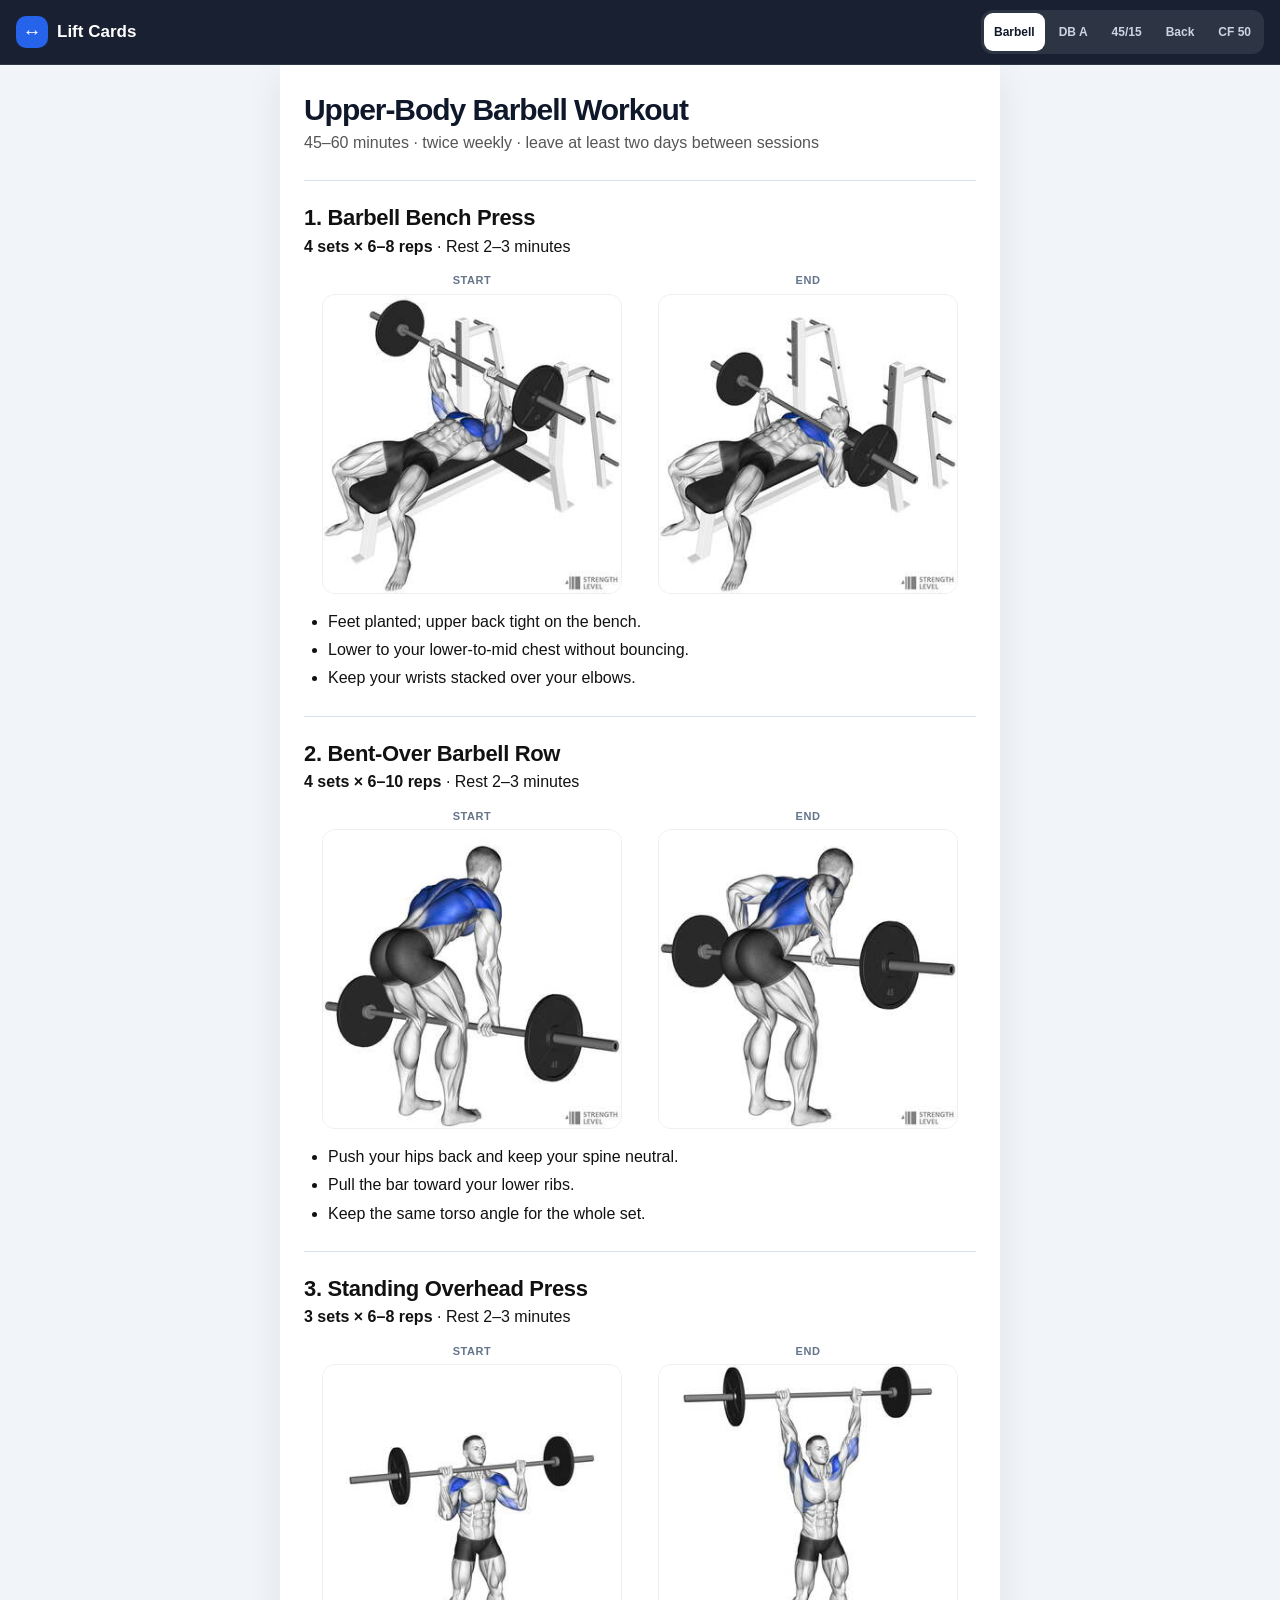
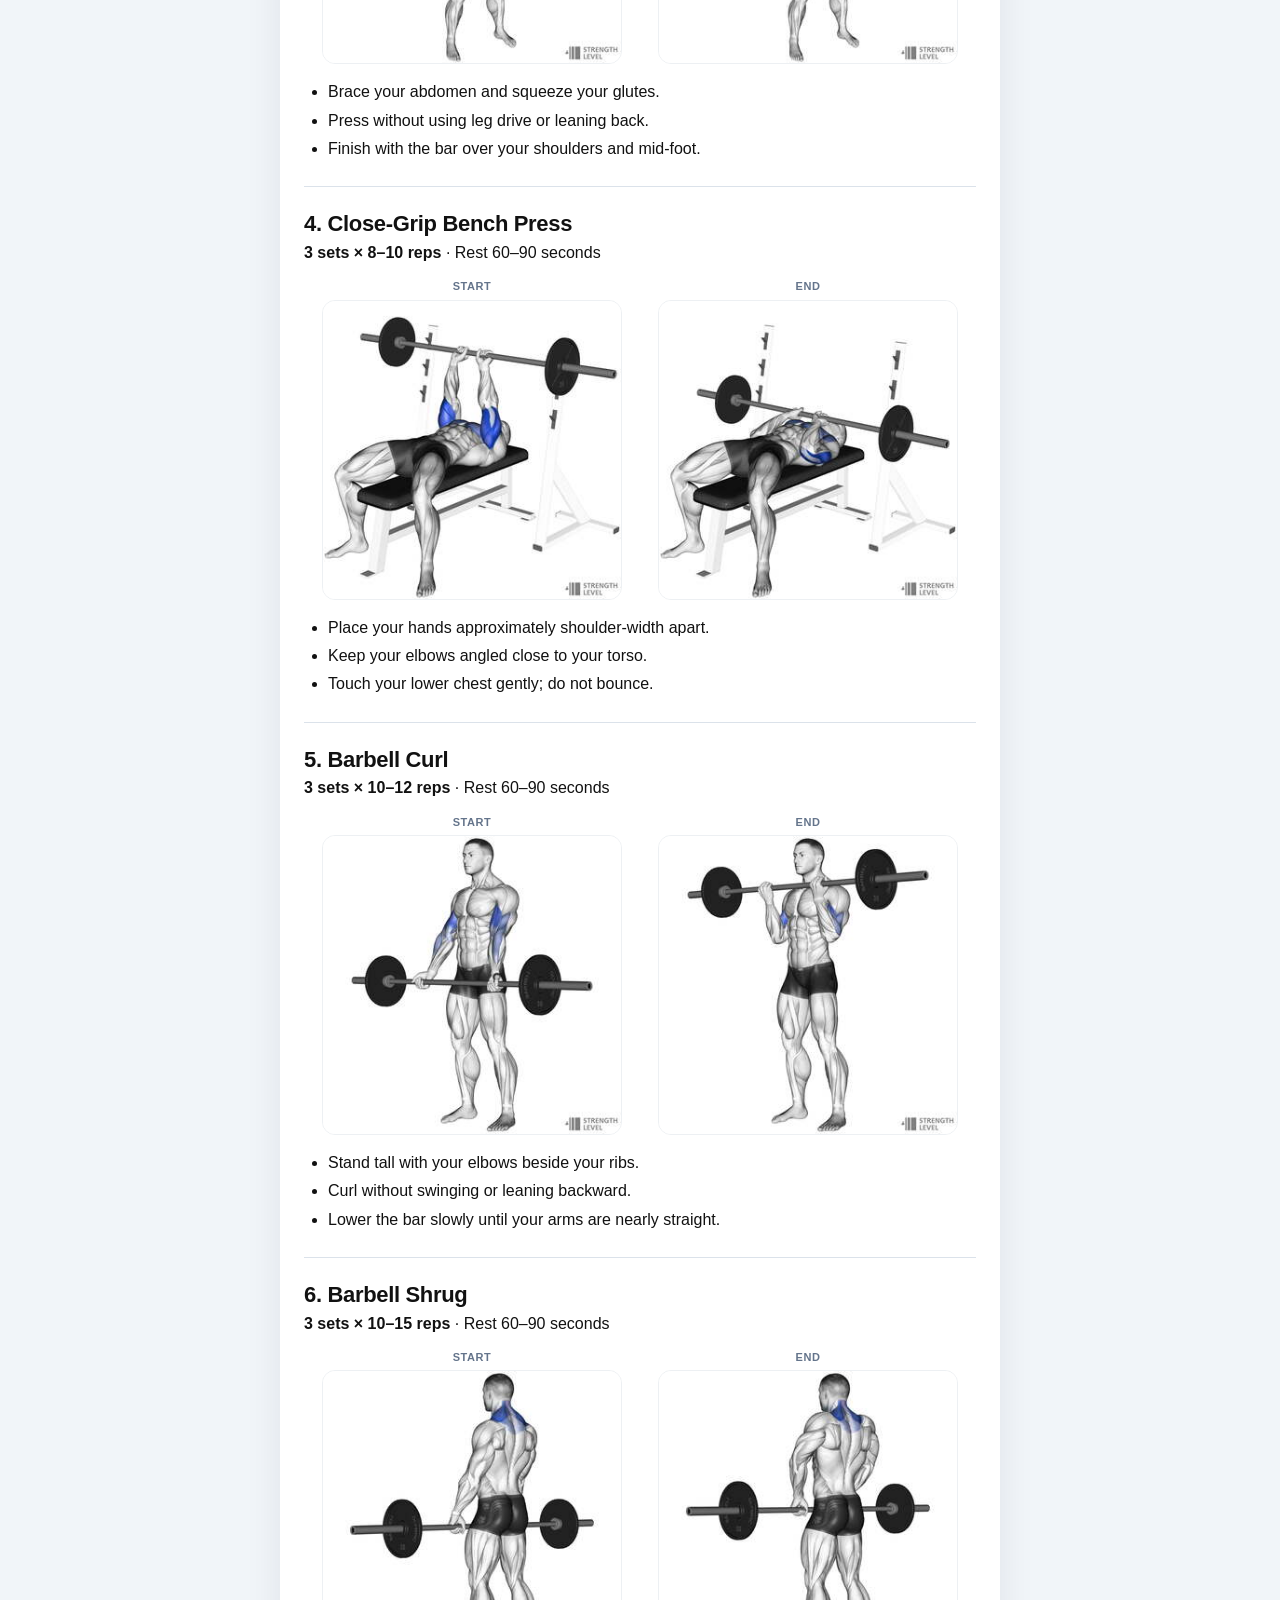
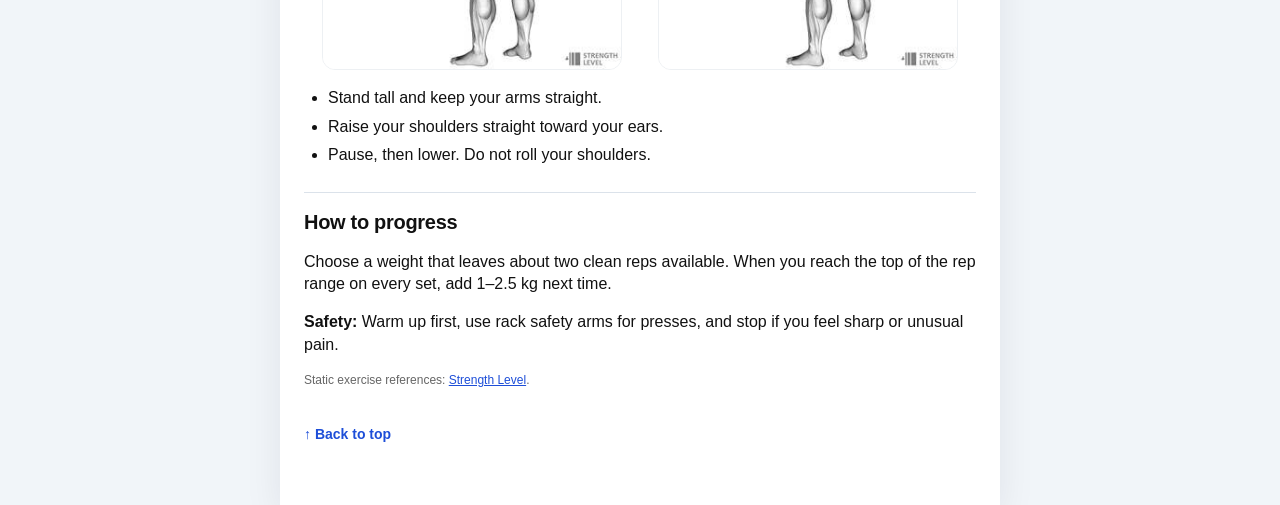
==== commit 6be96338: "feat: add 50-minute CrossFit workout" ====
--- a/barbell.html
+++ b/barbell.html
@@ -25,6 +25,7 @@
       <a href="dumbbell.html" data-page-link="dumbbell">DB A</a>
       <a href="complex.html" data-page-link="complex">45/15</a>
       <a href="pull-core.html" data-page-link="pull-core">Back</a>
+      <a href="crossfit.html" data-page-link="crossfit">CF 50</a>
     </nav>
   </header>
   <div class="workout-content" style="max-width:680px; margin:0 auto;">
--- a/styles.css
+++ b/styles.css
@@ -158,6 +158,10 @@
 
 .pull-card {
   background: linear-gradient(140deg, #312e81, #7c3aed);
+}
+
+.crossfit-card {
+  background: linear-gradient(140deg, #9a3412, #dc2626);
 }
 
 .workout-card > .optional-badge {
@@ -696,6 +700,25 @@
   -webkit-tap-highlight-color: transparent;
 }
 
+.workout-movement {
+  display: grid;
+  min-height: 62px;
+  grid-template-columns: 34px minmax(0, 1fr);
+  align-items: center;
+  gap: 11px;
+  padding: 10px 16px;
+}
+
+.block-note {
+  margin: 0;
+  padding: 14px 18px 17px;
+  color: var(--muted);
+  background: #f8fafc;
+  border-top: 1px solid var(--line);
+  font-size: 13px;
+  line-height: 1.5;
+}
+
 .exercise-link summary::-webkit-details-marker {
   display: none;
 }
